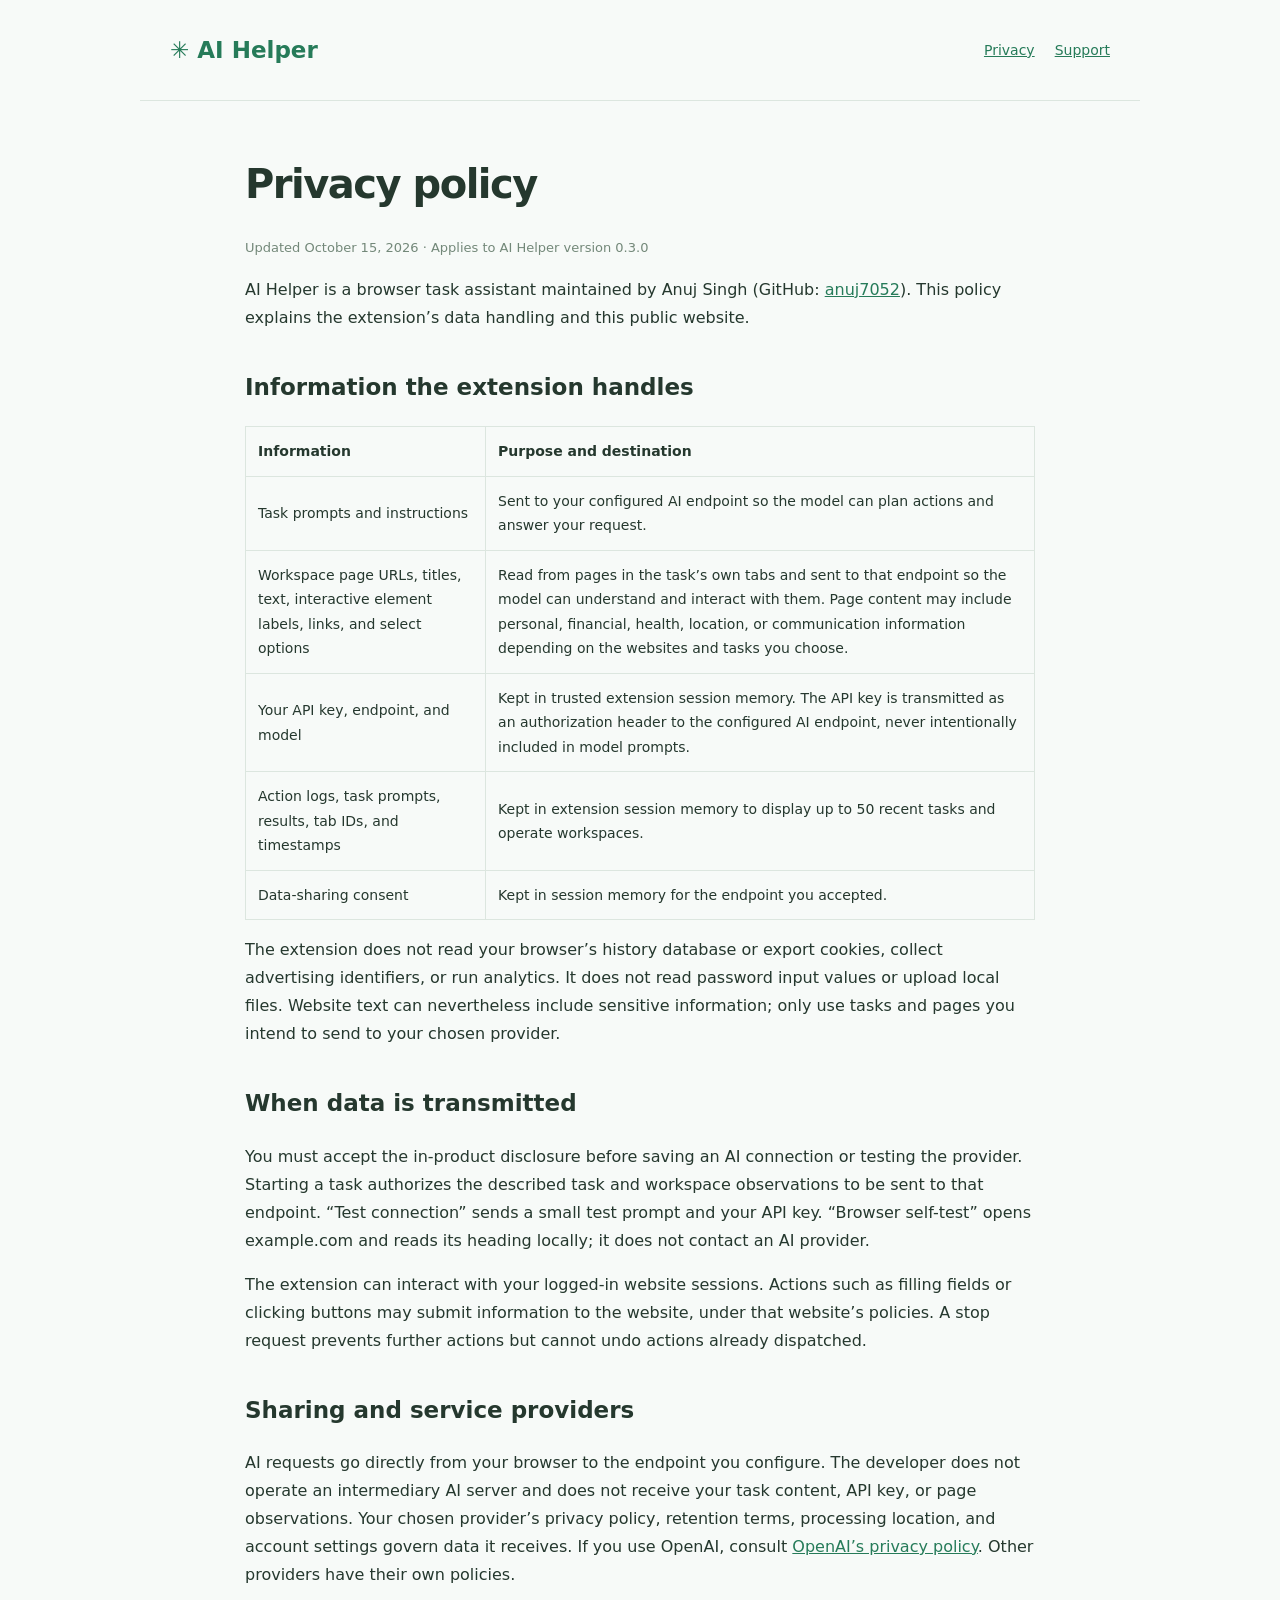
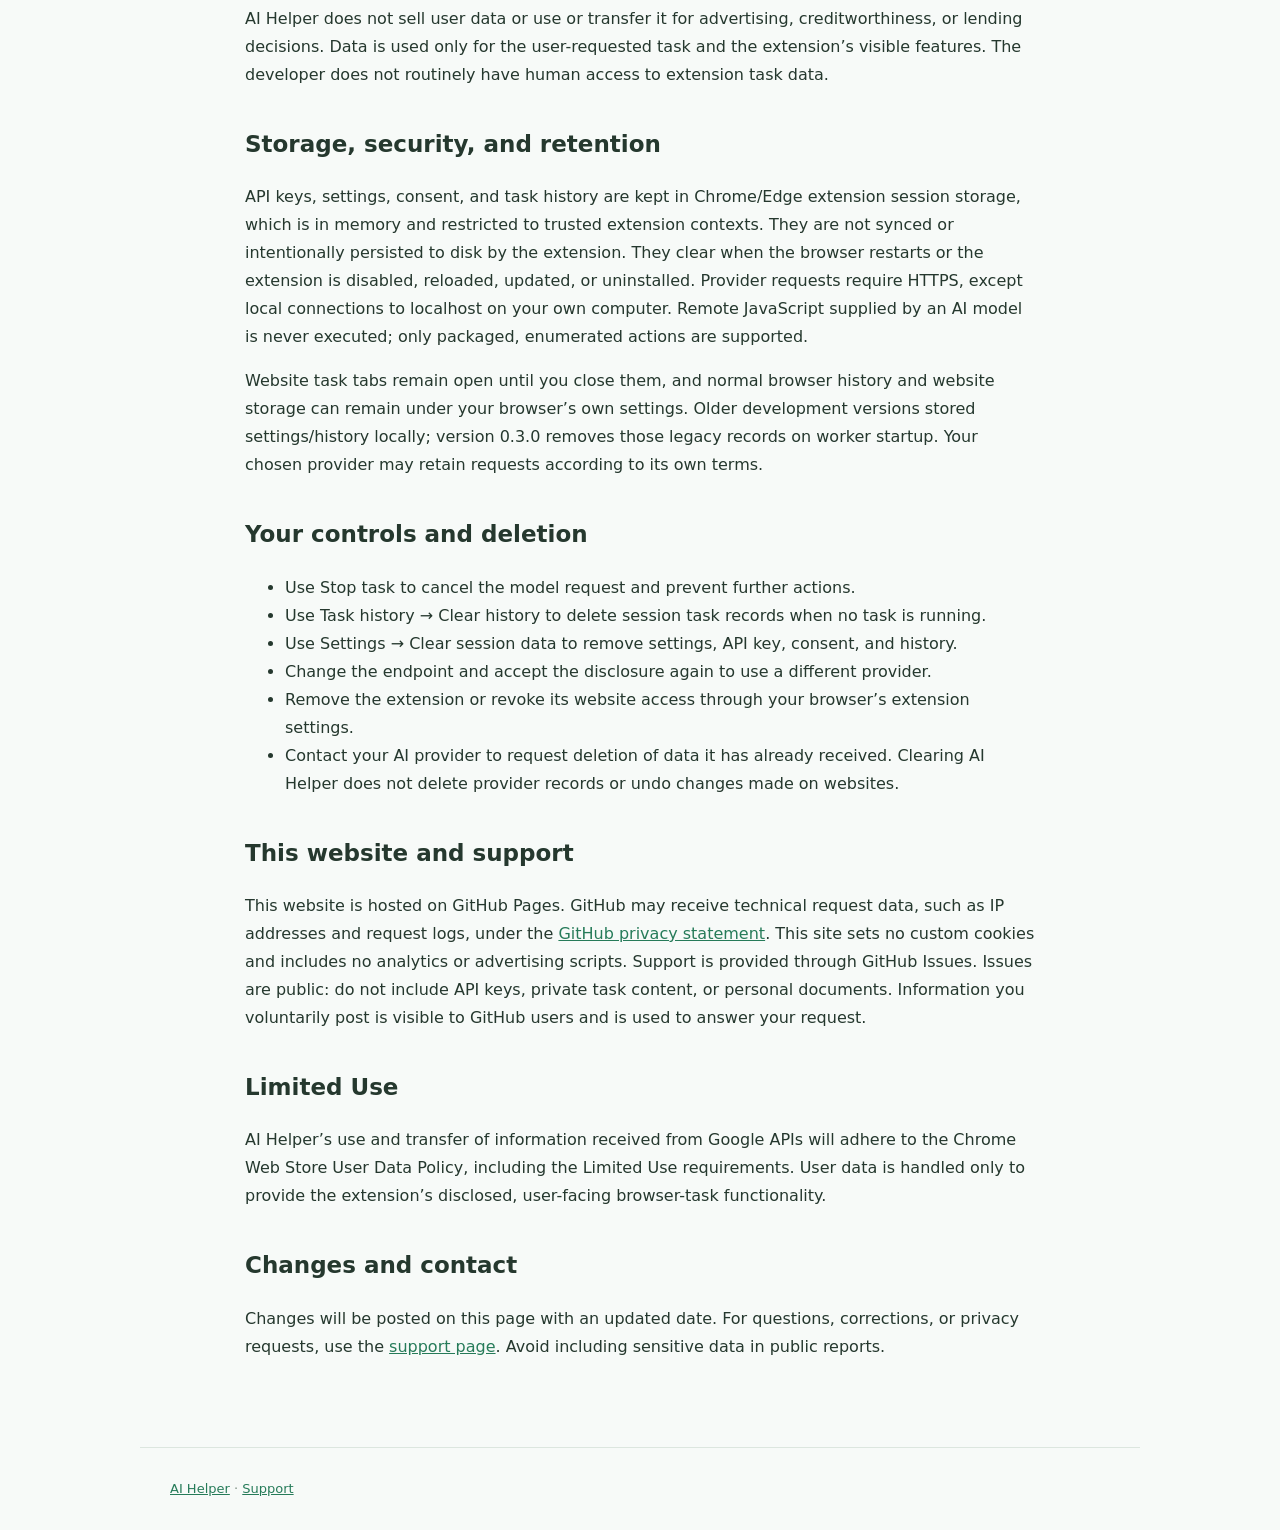
==== privacy.html @ 698e1591 "Prepare store launch with session privacy and publication materials" ====
<!doctype html>
<html lang="en"><head><meta charset="utf-8"><meta name="viewport" content="width=device-width, initial-scale=1"><title>Privacy policy · AI Helper</title><link rel="stylesheet" href="site.css"></head><body><header><a class="brand" href="./">✳ AI Helper</a><nav><a href="privacy.html">Privacy</a><a href="support.html">Support</a></nav></header><main class="article">
<h1>Privacy policy</h1><p class="meta">Updated October 15, 2026 · Applies to AI Helper version 0.3.0</p><p>AI Helper is a browser task assistant maintained by Anuj Singh (GitHub: <a href="https://github.com/anuj7052">anuj7052</a>). This policy explains the extension’s data handling and this public website.</p>
<h2>Information the extension handles</h2><table><thead><tr><th>Information</th><th>Purpose and destination</th></tr></thead><tbody><tr><td>Task prompts and instructions</td><td>Sent to your configured AI endpoint so the model can plan actions and answer your request.</td></tr><tr><td>Workspace page URLs, titles, text, interactive element labels, links, and select options</td><td>Read from pages in the task’s own tabs and sent to that endpoint so the model can understand and interact with them. Page content may include personal, financial, health, location, or communication information depending on the websites and tasks you choose.</td></tr><tr><td>Your API key, endpoint, and model</td><td>Kept in trusted extension session memory. The API key is transmitted as an authorization header to the configured AI endpoint, never intentionally included in model prompts.</td></tr><tr><td>Action logs, task prompts, results, tab IDs, and timestamps</td><td>Kept in extension session memory to display up to 50 recent tasks and operate workspaces.</td></tr><tr><td>Data-sharing consent</td><td>Kept in session memory for the endpoint you accepted.</td></tr></tbody></table>
<p>The extension does not read your browser’s history database or export cookies, collect advertising identifiers, or run analytics. It does not read password input values or upload local files. Website text can nevertheless include sensitive information; only use tasks and pages you intend to send to your chosen provider.</p>
<h2>When data is transmitted</h2><p>You must accept the in-product disclosure before saving an AI connection or testing the provider. Starting a task authorizes the described task and workspace observations to be sent to that endpoint. “Test connection” sends a small test prompt and your API key. “Browser self-test” opens example.com and reads its heading locally; it does not contact an AI provider.</p><p>The extension can interact with your logged-in website sessions. Actions such as filling fields or clicking buttons may submit information to the website, under that website’s policies. A stop request prevents further actions but cannot undo actions already dispatched.</p>
<h2>Sharing and service providers</h2><p>AI requests go directly from your browser to the endpoint you configure. The developer does not operate an intermediary AI server and does not receive your task content, API key, or page observations. Your chosen provider’s privacy policy, retention terms, processing location, and account settings govern data it receives. If you use OpenAI, consult <a href="https://openai.com/policies/privacy-policy/">OpenAI’s privacy policy</a>. Other providers have their own policies.</p><p>AI Helper does not sell user data or use or transfer it for advertising, creditworthiness, or lending decisions. Data is used only for the user-requested task and the extension’s visible features. The developer does not routinely have human access to extension task data.</p>
<h2>Storage, security, and retention</h2><p>API keys, settings, consent, and task history are kept in Chrome/Edge extension session storage, which is in memory and restricted to trusted extension contexts. They are not synced or intentionally persisted to disk by the extension. They clear when the browser restarts or the extension is disabled, reloaded, updated, or uninstalled. Provider requests require HTTPS, except local connections to localhost on your own computer. Remote JavaScript supplied by an AI model is never executed; only packaged, enumerated actions are supported.</p><p>Website task tabs remain open until you close them, and normal browser history and website storage can remain under your browser’s own settings. Older development versions stored settings/history locally; version 0.3.0 removes those legacy records on worker startup. Your chosen provider may retain requests according to its own terms.</p>
<h2>Your controls and deletion</h2><ul><li>Use Stop task to cancel the model request and prevent further actions.</li><li>Use Task history → Clear history to delete session task records when no task is running.</li><li>Use Settings → Clear session data to remove settings, API key, consent, and history.</li><li>Change the endpoint and accept the disclosure again to use a different provider.</li><li>Remove the extension or revoke its website access through your browser’s extension settings.</li><li>Contact your AI provider to request deletion of data it has already received. Clearing AI Helper does not delete provider records or undo changes made on websites.</li></ul>
<h2>This website and support</h2><p>This website is hosted on GitHub Pages. GitHub may receive technical request data, such as IP addresses and request logs, under the <a href="https://docs.github.com/en/site-policy/privacy-policies/github-general-privacy-statement">GitHub privacy statement</a>. This site sets no custom cookies and includes no analytics or advertising scripts. Support is provided through GitHub Issues. Issues are public: do not include API keys, private task content, or personal documents. Information you voluntarily post is visible to GitHub users and is used to answer your request.</p>
<h2>Limited Use</h2><p>AI Helper’s use and transfer of information received from Google APIs will adhere to the Chrome Web Store User Data Policy, including the Limited Use requirements. User data is handled only to provide the extension’s disclosed, user-facing browser-task functionality.</p>
<h2>Changes and contact</h2><p>Changes will be posted on this page with an updated date. For questions, corrections, or privacy requests, use the <a href="support.html">support page</a>. Avoid including sensitive data in public reports.</p>
</main><footer><a href="./">AI Helper</a> · <a href="support.html">Support</a></footer></body></html>
---- site.css ----
:root{font-family:system-ui,-apple-system,"Segoe UI",sans-serif;color:#25382e;background:#f7faf8;line-height:1.75}*{box-sizing:border-box}body{margin:0}header,main,footer{max-width:1000px;padding:30px;margin:auto}header{display:flex;justify-content:space-between;align-items:center;border-bottom:1px solid #dce6df}.brand{font-size:23px;font-weight:750;text-decoration:none;color:#267b59}nav{display:flex;gap:20px;font-size:14px}a{color:#267b59}h1{font-size:clamp(32px,5vw,55px);line-height:1.15;letter-spacing:-1.5px;margin:30px 0}h2{font-size:23px;margin-top:35px}h3{font-size:17px}.hero{padding:35px 0}.eyebrow{font-size:12px;letter-spacing:2px;color:#688273}.lead{font-size:19px;color:#6f8175;max-width:720px}.badge{display:inline-block;background:#e7f0e9;padding:8px 15px;border-radius:7px;font-size:13px}.grid{display:grid;grid-template-columns:repeat(3,1fr);gap:20px}.card{border:1px solid #dce6df;border-radius:12px;background:#fff;padding:23px}.card p{font-size:14px;color:#6f8175}.notice{background:#eaf2ed;border-left:4px solid #267b59;padding:16px 22px;margin:25px 0}footer{border-top:1px solid #dce6df;color:#7f9185;font-size:13px;margin-top:40px}table{border-collapse:collapse;width:100%;font-size:14px}td,th{border:1px solid #dce6df;padding:12px;text-align:left}code{background:#eaf2ed;padding:2px 5px;border-radius:4px}.article{max-width:850px}.article h1{font-size:40px}.button{display:inline-block;background:#267b59;color:white;border-radius:7px;padding:10px 18px;text-decoration:none}.meta{font-size:13px;color:#738879}@media(max-width:650px){header{align-items:flex-start;gap:20px}nav{gap:10px;flex-wrap:wrap}.grid{grid-template-columns:1fr}header,main,footer{padding:22px}}
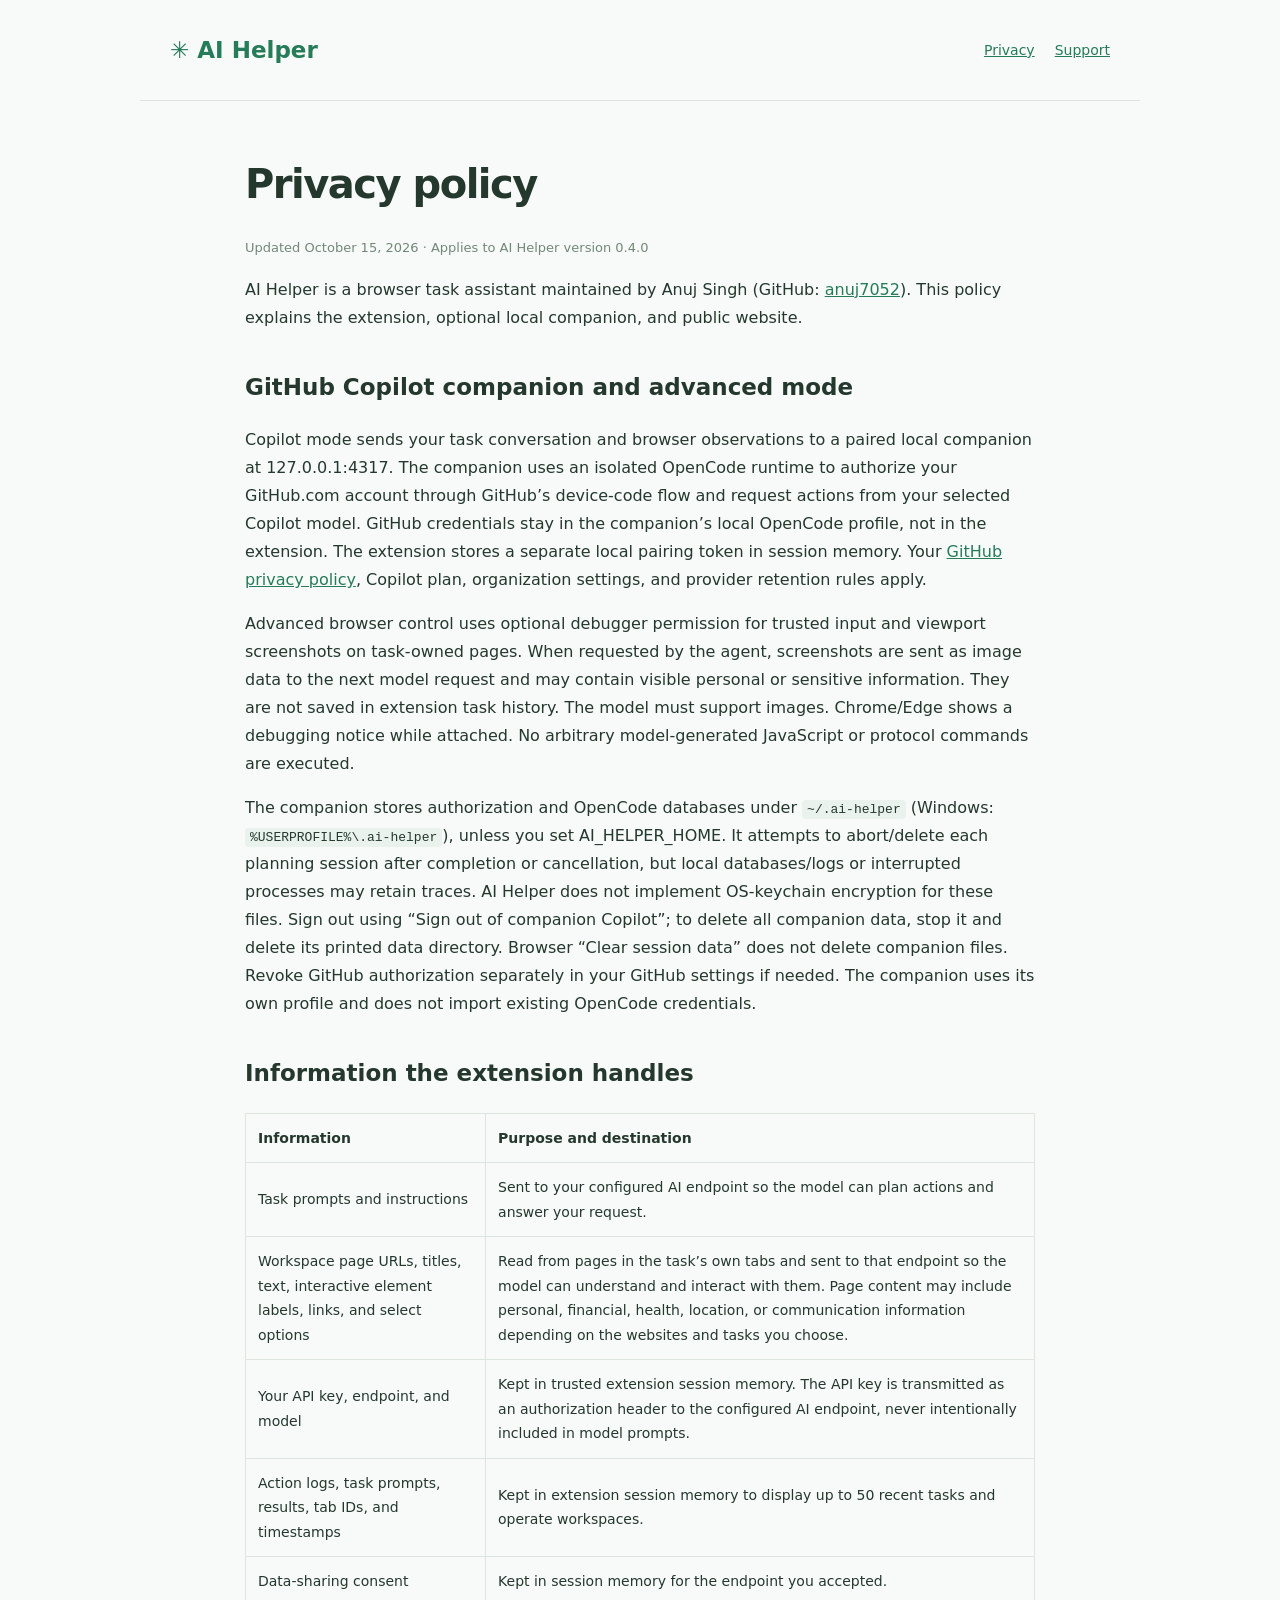
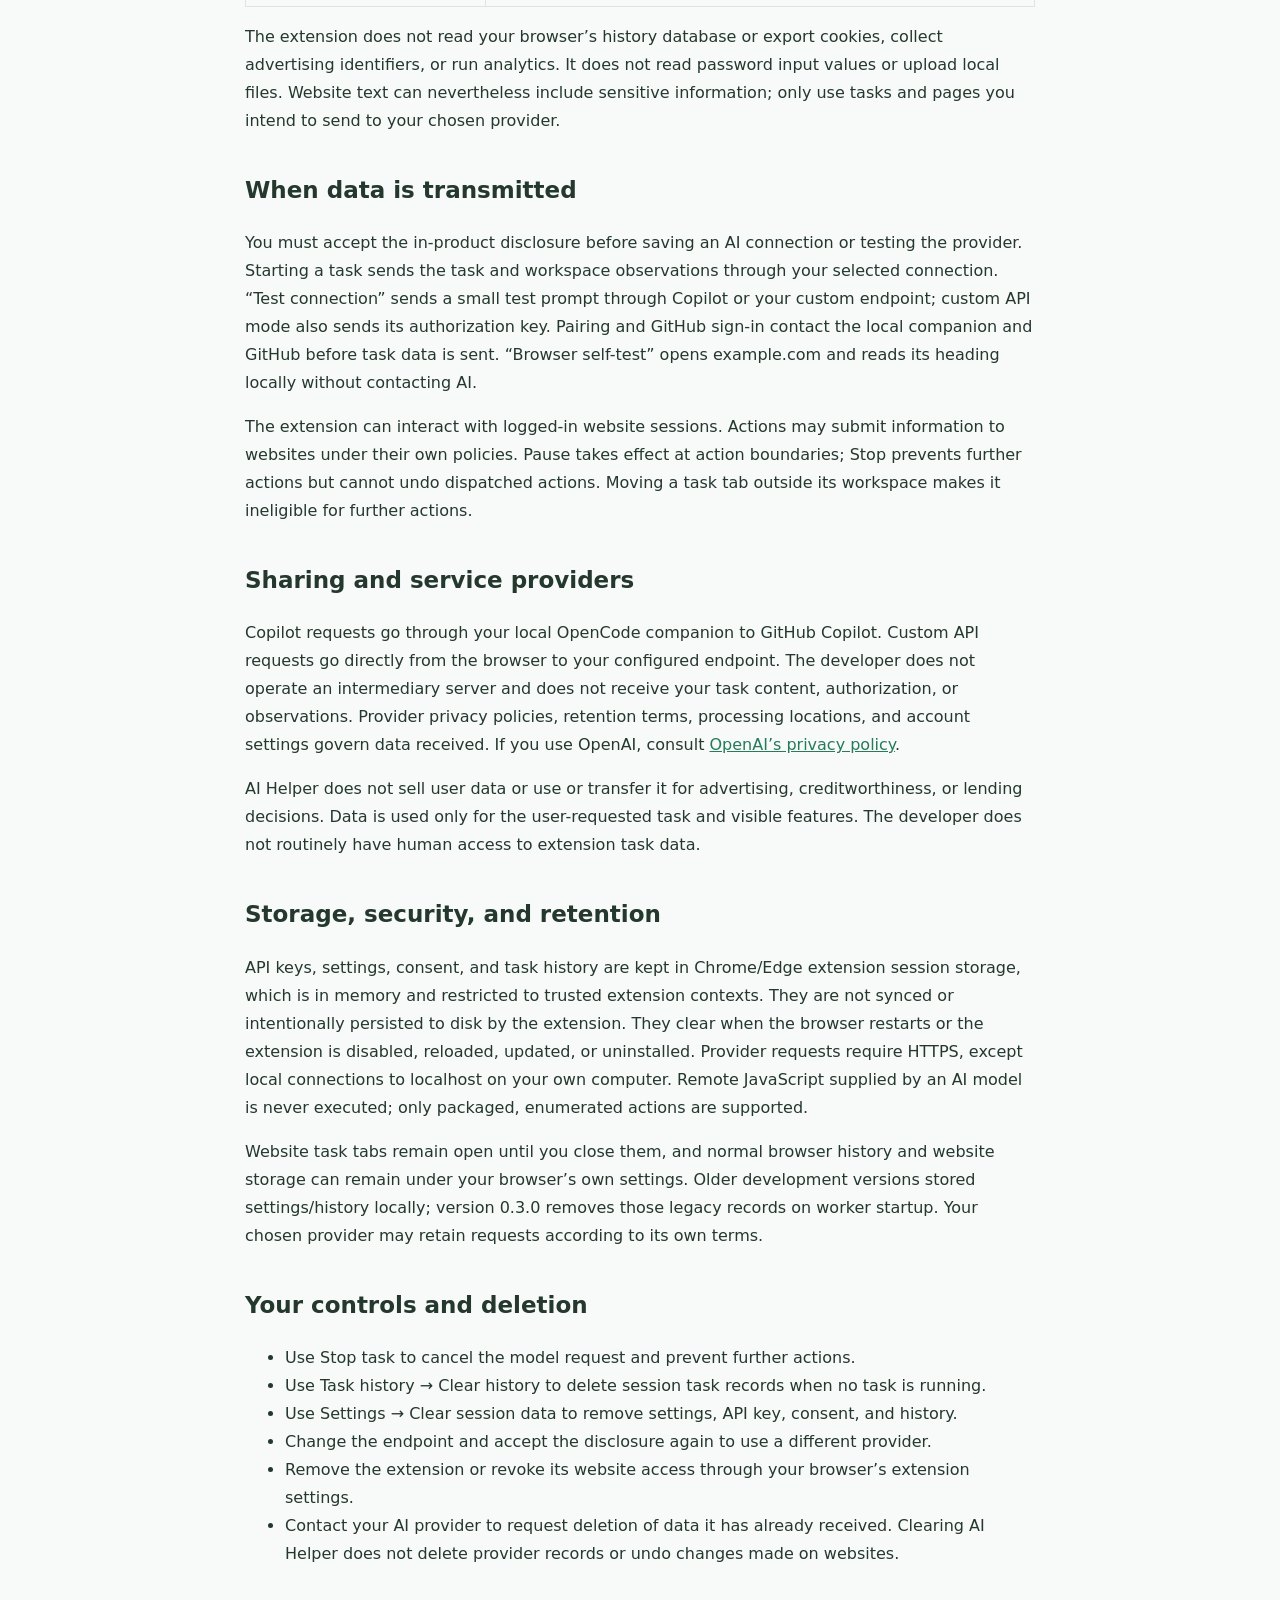
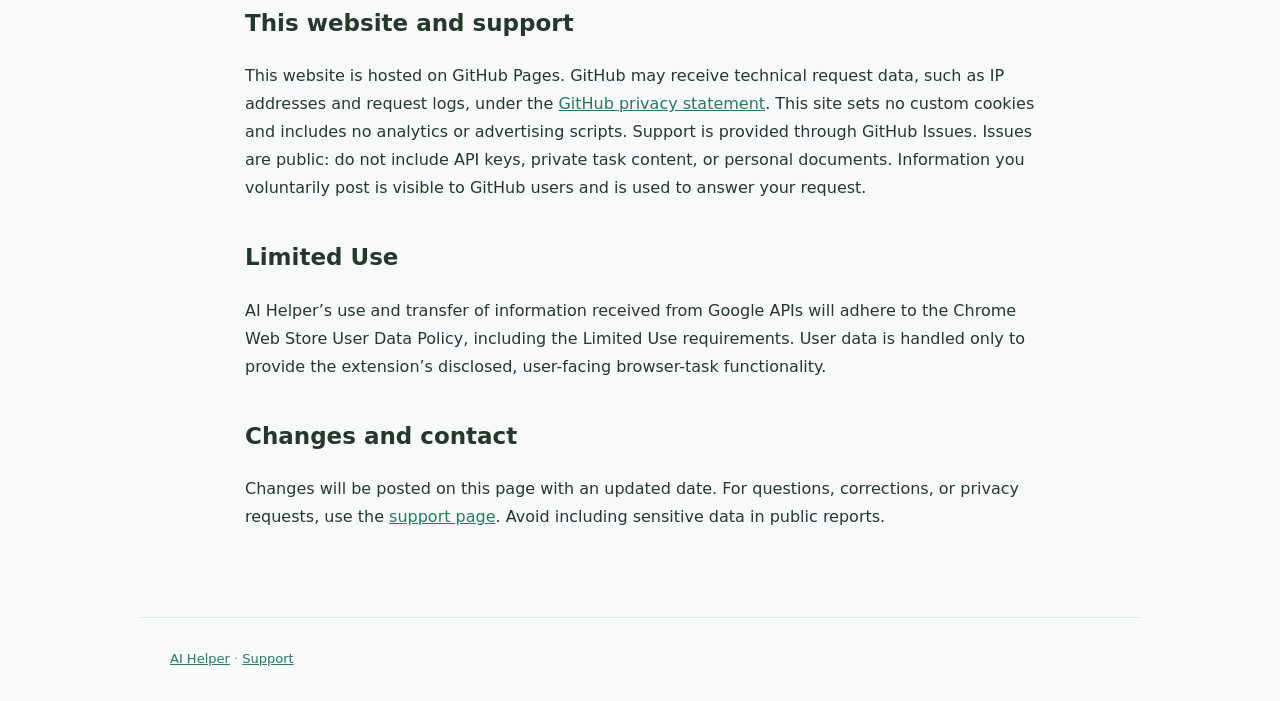
==== commit e1d9bfd2: "Add Copilot companion login and advanced browser agent controls" ====
--- a/privacy.html
+++ b/privacy.html
@@ -1,10 +1,11 @@
 <!doctype html>
 <html lang="en"><head><meta charset="utf-8"><meta name="viewport" content="width=device-width, initial-scale=1"><title>Privacy policy · AI Helper</title><link rel="stylesheet" href="site.css"></head><body><header><a class="brand" href="./">✳ AI Helper</a><nav><a href="privacy.html">Privacy</a><a href="support.html">Support</a></nav></header><main class="article">
-<h1>Privacy policy</h1><p class="meta">Updated October 15, 2026 · Applies to AI Helper version 0.3.0</p><p>AI Helper is a browser task assistant maintained by Anuj Singh (GitHub: <a href="https://github.com/anuj7052">anuj7052</a>). This policy explains the extension’s data handling and this public website.</p>
+<h1>Privacy policy</h1><p class="meta">Updated October 15, 2026 · Applies to AI Helper version 0.4.0</p><p>AI Helper is a browser task assistant maintained by Anuj Singh (GitHub: <a href="https://github.com/anuj7052">anuj7052</a>). This policy explains the extension, optional local companion, and public website.</p>
+<h2>GitHub Copilot companion and advanced mode</h2><p>Copilot mode sends your task conversation and browser observations to a paired local companion at 127.0.0.1:4317. The companion uses an isolated OpenCode runtime to authorize your GitHub.com account through GitHub’s device-code flow and request actions from your selected Copilot model. GitHub credentials stay in the companion’s local OpenCode profile, not in the extension. The extension stores a separate local pairing token in session memory. Your <a href="https://docs.github.com/en/site-policy/privacy-policies/github-general-privacy-statement">GitHub privacy policy</a>, Copilot plan, organization settings, and provider retention rules apply.</p><p>Advanced browser control uses optional debugger permission for trusted input and viewport screenshots on task-owned pages. When requested by the agent, screenshots are sent as image data to the next model request and may contain visible personal or sensitive information. They are not saved in extension task history. The model must support images. Chrome/Edge shows a debugging notice while attached. No arbitrary model-generated JavaScript or protocol commands are executed.</p><p>The companion stores authorization and OpenCode databases under <code>~/.ai-helper</code> (Windows: <code>%USERPROFILE%\.ai-helper</code>), unless you set AI_HELPER_HOME. It attempts to abort/delete each planning session after completion or cancellation, but local databases/logs or interrupted processes may retain traces. AI Helper does not implement OS-keychain encryption for these files. Sign out using “Sign out of companion Copilot”; to delete all companion data, stop it and delete its printed data directory. Browser “Clear session data” does not delete companion files. Revoke GitHub authorization separately in your GitHub settings if needed. The companion uses its own profile and does not import existing OpenCode credentials.</p>
 <h2>Information the extension handles</h2><table><thead><tr><th>Information</th><th>Purpose and destination</th></tr></thead><tbody><tr><td>Task prompts and instructions</td><td>Sent to your configured AI endpoint so the model can plan actions and answer your request.</td></tr><tr><td>Workspace page URLs, titles, text, interactive element labels, links, and select options</td><td>Read from pages in the task’s own tabs and sent to that endpoint so the model can understand and interact with them. Page content may include personal, financial, health, location, or communication information depending on the websites and tasks you choose.</td></tr><tr><td>Your API key, endpoint, and model</td><td>Kept in trusted extension session memory. The API key is transmitted as an authorization header to the configured AI endpoint, never intentionally included in model prompts.</td></tr><tr><td>Action logs, task prompts, results, tab IDs, and timestamps</td><td>Kept in extension session memory to display up to 50 recent tasks and operate workspaces.</td></tr><tr><td>Data-sharing consent</td><td>Kept in session memory for the endpoint you accepted.</td></tr></tbody></table>
 <p>The extension does not read your browser’s history database or export cookies, collect advertising identifiers, or run analytics. It does not read password input values or upload local files. Website text can nevertheless include sensitive information; only use tasks and pages you intend to send to your chosen provider.</p>
-<h2>When data is transmitted</h2><p>You must accept the in-product disclosure before saving an AI connection or testing the provider. Starting a task authorizes the described task and workspace observations to be sent to that endpoint. “Test connection” sends a small test prompt and your API key. “Browser self-test” opens example.com and reads its heading locally; it does not contact an AI provider.</p><p>The extension can interact with your logged-in website sessions. Actions such as filling fields or clicking buttons may submit information to the website, under that website’s policies. A stop request prevents further actions but cannot undo actions already dispatched.</p>
-<h2>Sharing and service providers</h2><p>AI requests go directly from your browser to the endpoint you configure. The developer does not operate an intermediary AI server and does not receive your task content, API key, or page observations. Your chosen provider’s privacy policy, retention terms, processing location, and account settings govern data it receives. If you use OpenAI, consult <a href="https://openai.com/policies/privacy-policy/">OpenAI’s privacy policy</a>. Other providers have their own policies.</p><p>AI Helper does not sell user data or use or transfer it for advertising, creditworthiness, or lending decisions. Data is used only for the user-requested task and the extension’s visible features. The developer does not routinely have human access to extension task data.</p>
+<h2>When data is transmitted</h2><p>You must accept the in-product disclosure before saving an AI connection or testing the provider. Starting a task sends the task and workspace observations through your selected connection. “Test connection” sends a small test prompt through Copilot or your custom endpoint; custom API mode also sends its authorization key. Pairing and GitHub sign-in contact the local companion and GitHub before task data is sent. “Browser self-test” opens example.com and reads its heading locally without contacting AI.</p><p>The extension can interact with logged-in website sessions. Actions may submit information to websites under their own policies. Pause takes effect at action boundaries; Stop prevents further actions but cannot undo dispatched actions. Moving a task tab outside its workspace makes it ineligible for further actions.</p>
+<h2>Sharing and service providers</h2><p>Copilot requests go through your local OpenCode companion to GitHub Copilot. Custom API requests go directly from the browser to your configured endpoint. The developer does not operate an intermediary server and does not receive your task content, authorization, or observations. Provider privacy policies, retention terms, processing locations, and account settings govern data received. If you use OpenAI, consult <a href="https://openai.com/policies/privacy-policy/">OpenAI’s privacy policy</a>.</p><p>AI Helper does not sell user data or use or transfer it for advertising, creditworthiness, or lending decisions. Data is used only for the user-requested task and visible features. The developer does not routinely have human access to extension task data.</p>
 <h2>Storage, security, and retention</h2><p>API keys, settings, consent, and task history are kept in Chrome/Edge extension session storage, which is in memory and restricted to trusted extension contexts. They are not synced or intentionally persisted to disk by the extension. They clear when the browser restarts or the extension is disabled, reloaded, updated, or uninstalled. Provider requests require HTTPS, except local connections to localhost on your own computer. Remote JavaScript supplied by an AI model is never executed; only packaged, enumerated actions are supported.</p><p>Website task tabs remain open until you close them, and normal browser history and website storage can remain under your browser’s own settings. Older development versions stored settings/history locally; version 0.3.0 removes those legacy records on worker startup. Your chosen provider may retain requests according to its own terms.</p>
 <h2>Your controls and deletion</h2><ul><li>Use Stop task to cancel the model request and prevent further actions.</li><li>Use Task history → Clear history to delete session task records when no task is running.</li><li>Use Settings → Clear session data to remove settings, API key, consent, and history.</li><li>Change the endpoint and accept the disclosure again to use a different provider.</li><li>Remove the extension or revoke its website access through your browser’s extension settings.</li><li>Contact your AI provider to request deletion of data it has already received. Clearing AI Helper does not delete provider records or undo changes made on websites.</li></ul>
 <h2>This website and support</h2><p>This website is hosted on GitHub Pages. GitHub may receive technical request data, such as IP addresses and request logs, under the <a href="https://docs.github.com/en/site-policy/privacy-policies/github-general-privacy-statement">GitHub privacy statement</a>. This site sets no custom cookies and includes no analytics or advertising scripts. Support is provided through GitHub Issues. Issues are public: do not include API keys, private task content, or personal documents. Information you voluntarily post is visible to GitHub users and is used to answer your request.</p>
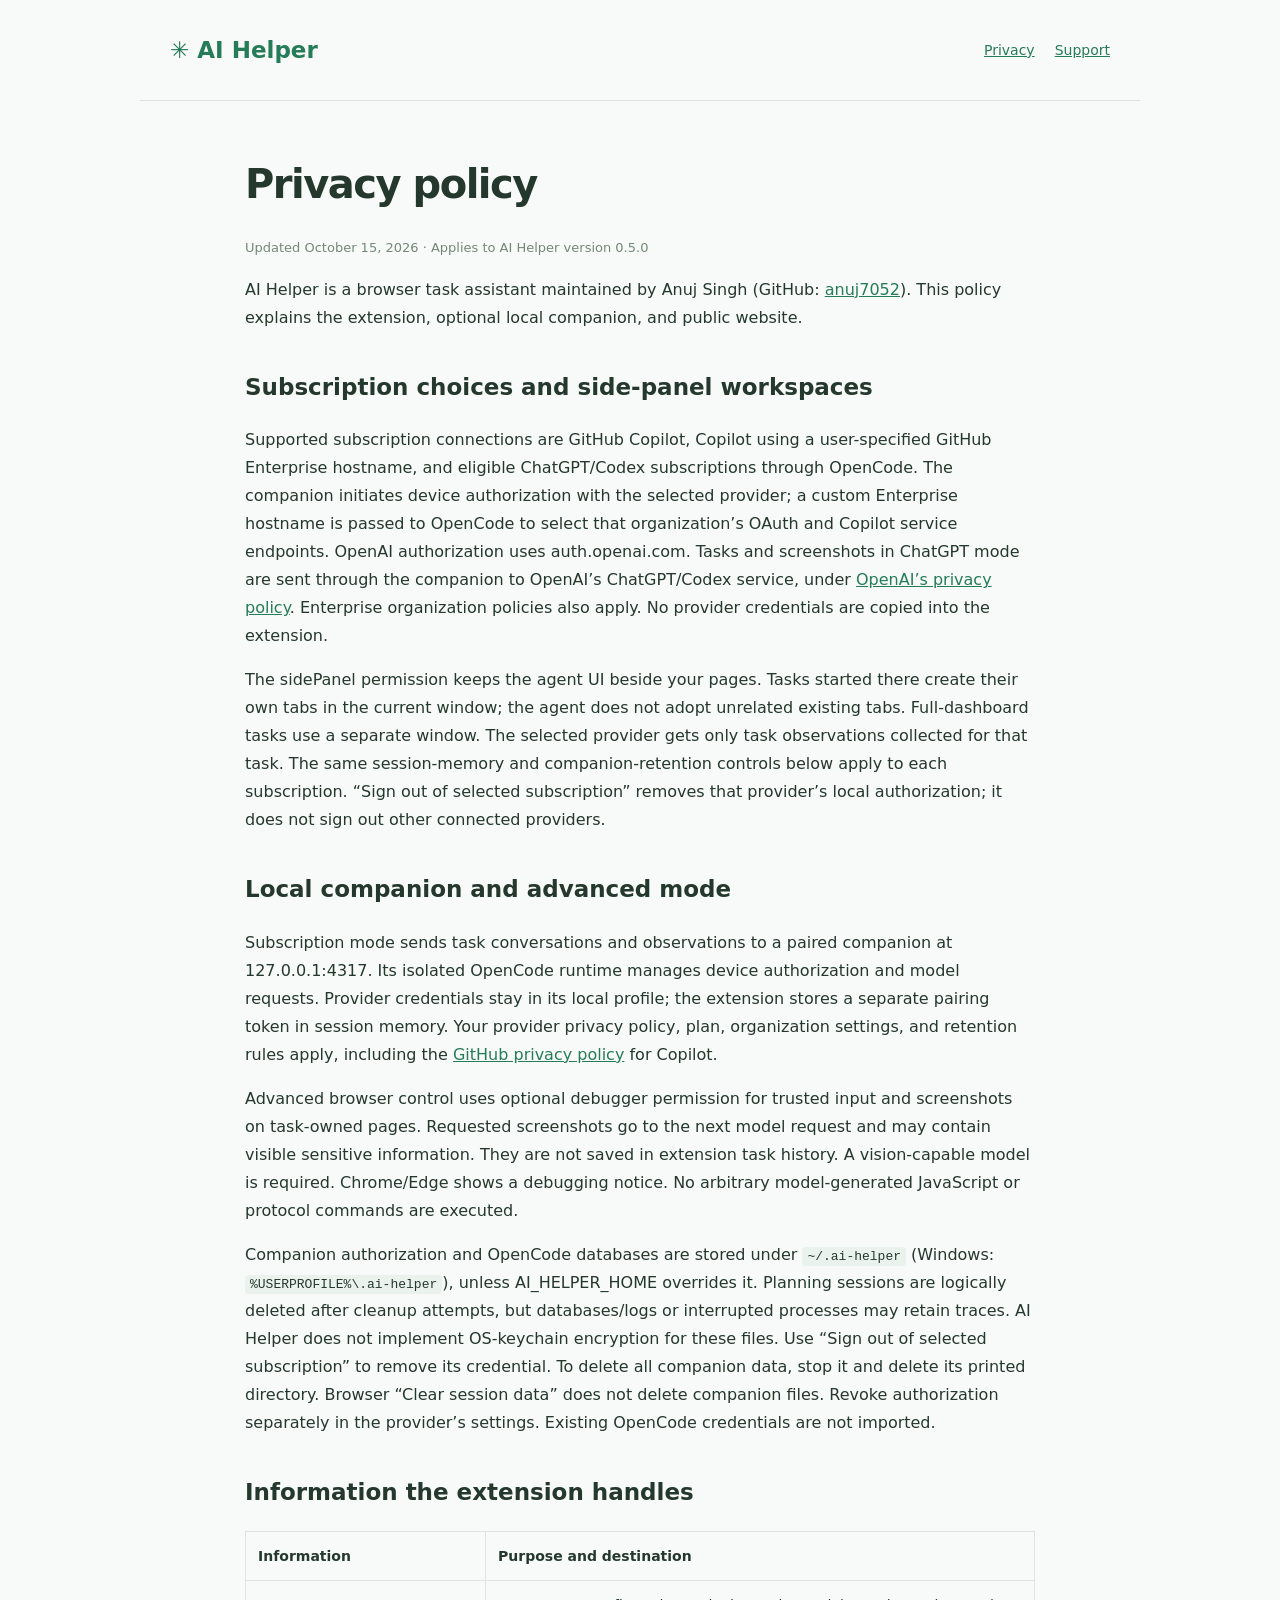
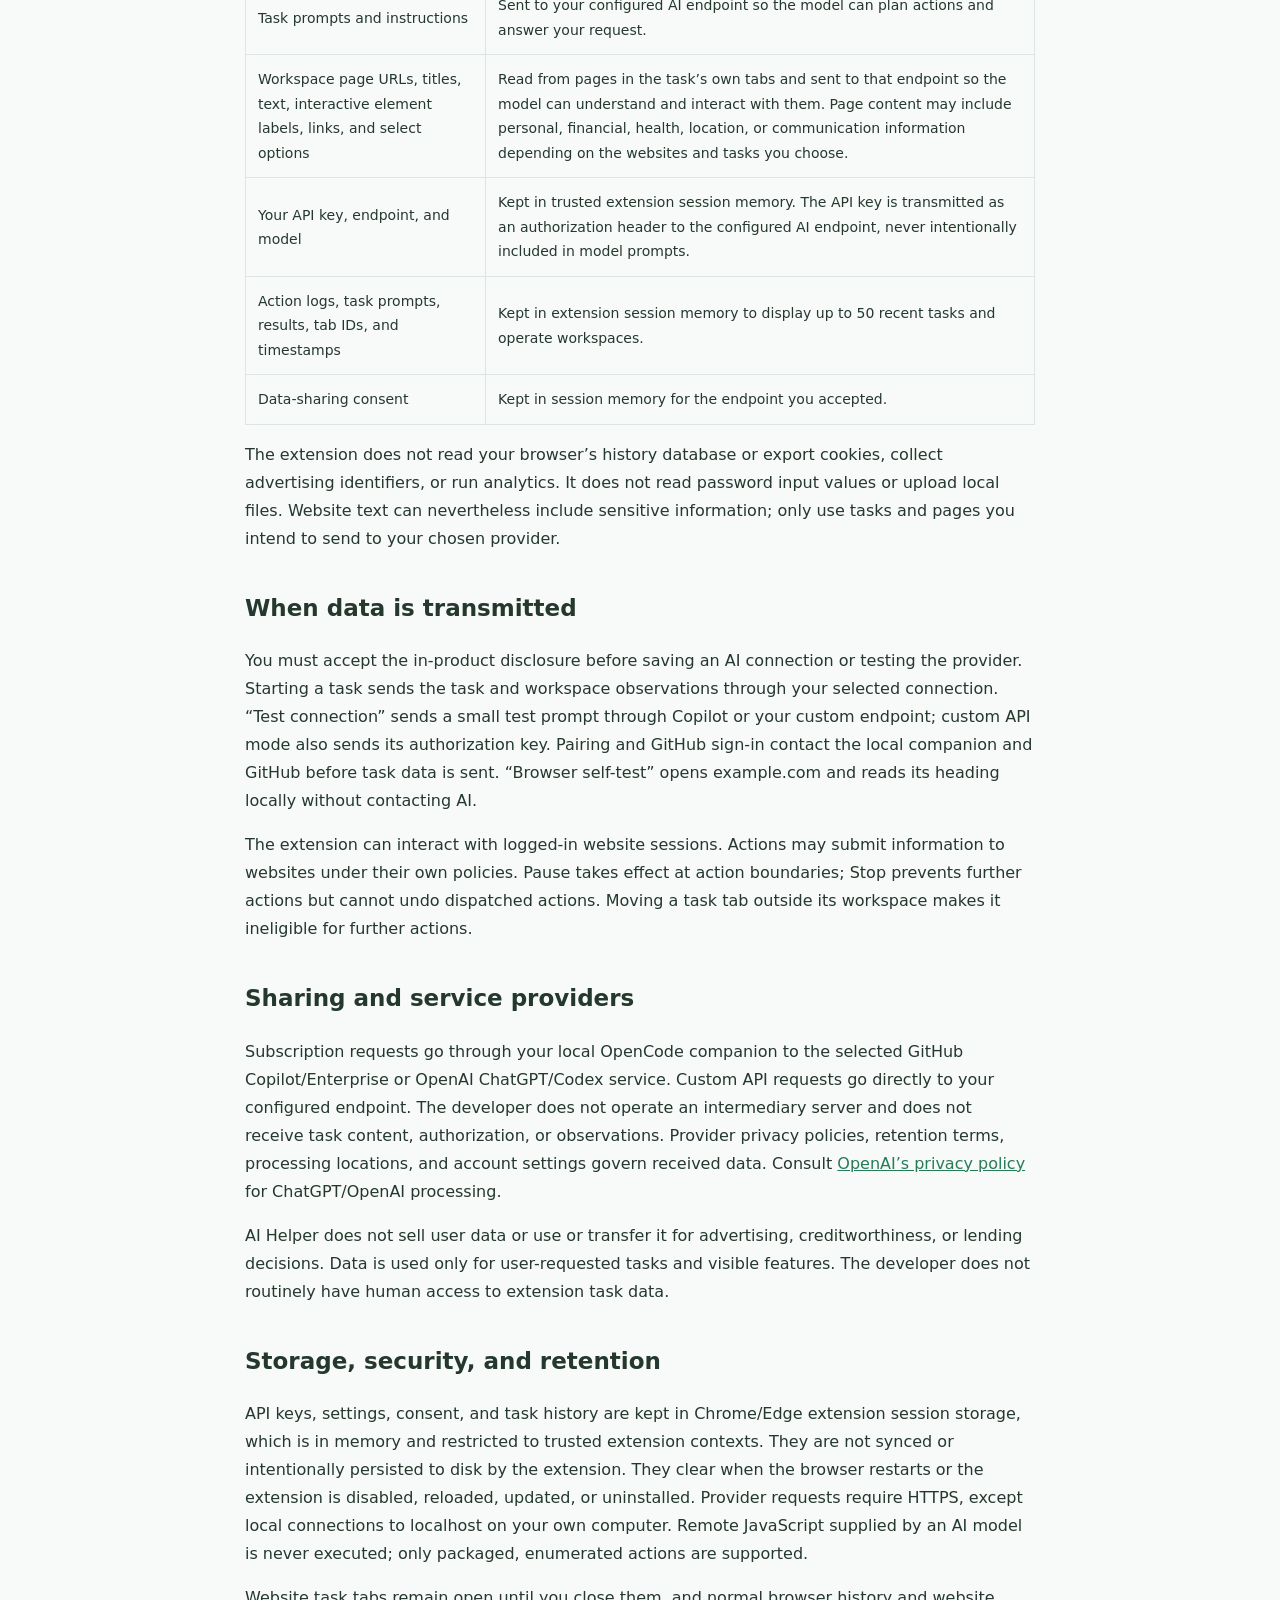
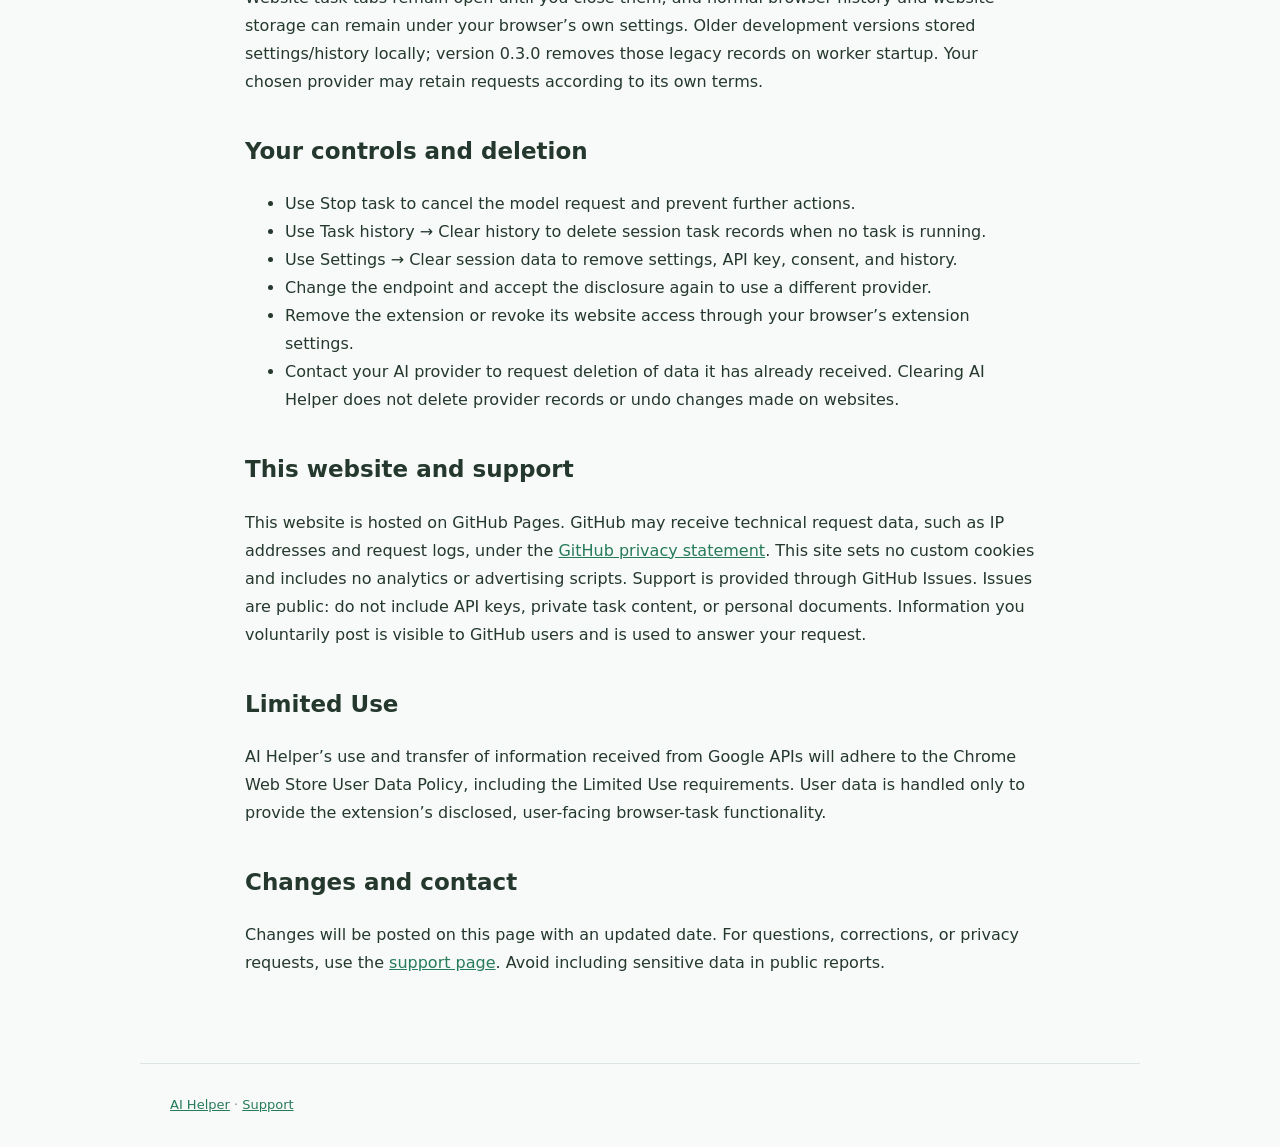
==== commit 8d9dc693: "Add subscription onboarding and browser agent side panel" ====
--- a/privacy.html
+++ b/privacy.html
@@ -1,11 +1,12 @@
 <!doctype html>
 <html lang="en"><head><meta charset="utf-8"><meta name="viewport" content="width=device-width, initial-scale=1"><title>Privacy policy · AI Helper</title><link rel="stylesheet" href="site.css"></head><body><header><a class="brand" href="./">✳ AI Helper</a><nav><a href="privacy.html">Privacy</a><a href="support.html">Support</a></nav></header><main class="article">
-<h1>Privacy policy</h1><p class="meta">Updated October 15, 2026 · Applies to AI Helper version 0.4.0</p><p>AI Helper is a browser task assistant maintained by Anuj Singh (GitHub: <a href="https://github.com/anuj7052">anuj7052</a>). This policy explains the extension, optional local companion, and public website.</p>
-<h2>GitHub Copilot companion and advanced mode</h2><p>Copilot mode sends your task conversation and browser observations to a paired local companion at 127.0.0.1:4317. The companion uses an isolated OpenCode runtime to authorize your GitHub.com account through GitHub’s device-code flow and request actions from your selected Copilot model. GitHub credentials stay in the companion’s local OpenCode profile, not in the extension. The extension stores a separate local pairing token in session memory. Your <a href="https://docs.github.com/en/site-policy/privacy-policies/github-general-privacy-statement">GitHub privacy policy</a>, Copilot plan, organization settings, and provider retention rules apply.</p><p>Advanced browser control uses optional debugger permission for trusted input and viewport screenshots on task-owned pages. When requested by the agent, screenshots are sent as image data to the next model request and may contain visible personal or sensitive information. They are not saved in extension task history. The model must support images. Chrome/Edge shows a debugging notice while attached. No arbitrary model-generated JavaScript or protocol commands are executed.</p><p>The companion stores authorization and OpenCode databases under <code>~/.ai-helper</code> (Windows: <code>%USERPROFILE%\.ai-helper</code>), unless you set AI_HELPER_HOME. It attempts to abort/delete each planning session after completion or cancellation, but local databases/logs or interrupted processes may retain traces. AI Helper does not implement OS-keychain encryption for these files. Sign out using “Sign out of companion Copilot”; to delete all companion data, stop it and delete its printed data directory. Browser “Clear session data” does not delete companion files. Revoke GitHub authorization separately in your GitHub settings if needed. The companion uses its own profile and does not import existing OpenCode credentials.</p>
+<h1>Privacy policy</h1><p class="meta">Updated October 15, 2026 · Applies to AI Helper version 0.5.0</p><p>AI Helper is a browser task assistant maintained by Anuj Singh (GitHub: <a href="https://github.com/anuj7052">anuj7052</a>). This policy explains the extension, optional local companion, and public website.</p>
+<h2>Subscription choices and side-panel workspaces</h2><p>Supported subscription connections are GitHub Copilot, Copilot using a user-specified GitHub Enterprise hostname, and eligible ChatGPT/Codex subscriptions through OpenCode. The companion initiates device authorization with the selected provider; a custom Enterprise hostname is passed to OpenCode to select that organization’s OAuth and Copilot service endpoints. OpenAI authorization uses auth.openai.com. Tasks and screenshots in ChatGPT mode are sent through the companion to OpenAI’s ChatGPT/Codex service, under <a href="https://openai.com/policies/privacy-policy/">OpenAI’s privacy policy</a>. Enterprise organization policies also apply. No provider credentials are copied into the extension.</p><p>The sidePanel permission keeps the agent UI beside your pages. Tasks started there create their own tabs in the current window; the agent does not adopt unrelated existing tabs. Full-dashboard tasks use a separate window. The selected provider gets only task observations collected for that task. The same session-memory and companion-retention controls below apply to each subscription. “Sign out of selected subscription” removes that provider’s local authorization; it does not sign out other connected providers.</p>
+<h2>Local companion and advanced mode</h2><p>Subscription mode sends task conversations and observations to a paired companion at 127.0.0.1:4317. Its isolated OpenCode runtime manages device authorization and model requests. Provider credentials stay in its local profile; the extension stores a separate pairing token in session memory. Your provider privacy policy, plan, organization settings, and retention rules apply, including the <a href="https://docs.github.com/en/site-policy/privacy-policies/github-general-privacy-statement">GitHub privacy policy</a> for Copilot.</p><p>Advanced browser control uses optional debugger permission for trusted input and screenshots on task-owned pages. Requested screenshots go to the next model request and may contain visible sensitive information. They are not saved in extension task history. A vision-capable model is required. Chrome/Edge shows a debugging notice. No arbitrary model-generated JavaScript or protocol commands are executed.</p><p>Companion authorization and OpenCode databases are stored under <code>~/.ai-helper</code> (Windows: <code>%USERPROFILE%\.ai-helper</code>), unless AI_HELPER_HOME overrides it. Planning sessions are logically deleted after cleanup attempts, but databases/logs or interrupted processes may retain traces. AI Helper does not implement OS-keychain encryption for these files. Use “Sign out of selected subscription” to remove its credential. To delete all companion data, stop it and delete its printed directory. Browser “Clear session data” does not delete companion files. Revoke authorization separately in the provider’s settings. Existing OpenCode credentials are not imported.</p>
 <h2>Information the extension handles</h2><table><thead><tr><th>Information</th><th>Purpose and destination</th></tr></thead><tbody><tr><td>Task prompts and instructions</td><td>Sent to your configured AI endpoint so the model can plan actions and answer your request.</td></tr><tr><td>Workspace page URLs, titles, text, interactive element labels, links, and select options</td><td>Read from pages in the task’s own tabs and sent to that endpoint so the model can understand and interact with them. Page content may include personal, financial, health, location, or communication information depending on the websites and tasks you choose.</td></tr><tr><td>Your API key, endpoint, and model</td><td>Kept in trusted extension session memory. The API key is transmitted as an authorization header to the configured AI endpoint, never intentionally included in model prompts.</td></tr><tr><td>Action logs, task prompts, results, tab IDs, and timestamps</td><td>Kept in extension session memory to display up to 50 recent tasks and operate workspaces.</td></tr><tr><td>Data-sharing consent</td><td>Kept in session memory for the endpoint you accepted.</td></tr></tbody></table>
 <p>The extension does not read your browser’s history database or export cookies, collect advertising identifiers, or run analytics. It does not read password input values or upload local files. Website text can nevertheless include sensitive information; only use tasks and pages you intend to send to your chosen provider.</p>
 <h2>When data is transmitted</h2><p>You must accept the in-product disclosure before saving an AI connection or testing the provider. Starting a task sends the task and workspace observations through your selected connection. “Test connection” sends a small test prompt through Copilot or your custom endpoint; custom API mode also sends its authorization key. Pairing and GitHub sign-in contact the local companion and GitHub before task data is sent. “Browser self-test” opens example.com and reads its heading locally without contacting AI.</p><p>The extension can interact with logged-in website sessions. Actions may submit information to websites under their own policies. Pause takes effect at action boundaries; Stop prevents further actions but cannot undo dispatched actions. Moving a task tab outside its workspace makes it ineligible for further actions.</p>
-<h2>Sharing and service providers</h2><p>Copilot requests go through your local OpenCode companion to GitHub Copilot. Custom API requests go directly from the browser to your configured endpoint. The developer does not operate an intermediary server and does not receive your task content, authorization, or observations. Provider privacy policies, retention terms, processing locations, and account settings govern data received. If you use OpenAI, consult <a href="https://openai.com/policies/privacy-policy/">OpenAI’s privacy policy</a>.</p><p>AI Helper does not sell user data or use or transfer it for advertising, creditworthiness, or lending decisions. Data is used only for the user-requested task and visible features. The developer does not routinely have human access to extension task data.</p>
+<h2>Sharing and service providers</h2><p>Subscription requests go through your local OpenCode companion to the selected GitHub Copilot/Enterprise or OpenAI ChatGPT/Codex service. Custom API requests go directly to your configured endpoint. The developer does not operate an intermediary server and does not receive task content, authorization, or observations. Provider privacy policies, retention terms, processing locations, and account settings govern received data. Consult <a href="https://openai.com/policies/privacy-policy/">OpenAI’s privacy policy</a> for ChatGPT/OpenAI processing.</p><p>AI Helper does not sell user data or use or transfer it for advertising, creditworthiness, or lending decisions. Data is used only for user-requested tasks and visible features. The developer does not routinely have human access to extension task data.</p>
 <h2>Storage, security, and retention</h2><p>API keys, settings, consent, and task history are kept in Chrome/Edge extension session storage, which is in memory and restricted to trusted extension contexts. They are not synced or intentionally persisted to disk by the extension. They clear when the browser restarts or the extension is disabled, reloaded, updated, or uninstalled. Provider requests require HTTPS, except local connections to localhost on your own computer. Remote JavaScript supplied by an AI model is never executed; only packaged, enumerated actions are supported.</p><p>Website task tabs remain open until you close them, and normal browser history and website storage can remain under your browser’s own settings. Older development versions stored settings/history locally; version 0.3.0 removes those legacy records on worker startup. Your chosen provider may retain requests according to its own terms.</p>
 <h2>Your controls and deletion</h2><ul><li>Use Stop task to cancel the model request and prevent further actions.</li><li>Use Task history → Clear history to delete session task records when no task is running.</li><li>Use Settings → Clear session data to remove settings, API key, consent, and history.</li><li>Change the endpoint and accept the disclosure again to use a different provider.</li><li>Remove the extension or revoke its website access through your browser’s extension settings.</li><li>Contact your AI provider to request deletion of data it has already received. Clearing AI Helper does not delete provider records or undo changes made on websites.</li></ul>
 <h2>This website and support</h2><p>This website is hosted on GitHub Pages. GitHub may receive technical request data, such as IP addresses and request logs, under the <a href="https://docs.github.com/en/site-policy/privacy-policies/github-general-privacy-statement">GitHub privacy statement</a>. This site sets no custom cookies and includes no analytics or advertising scripts. Support is provided through GitHub Issues. Issues are public: do not include API keys, private task content, or personal documents. Information you voluntarily post is visible to GitHub users and is used to answer your request.</p>
